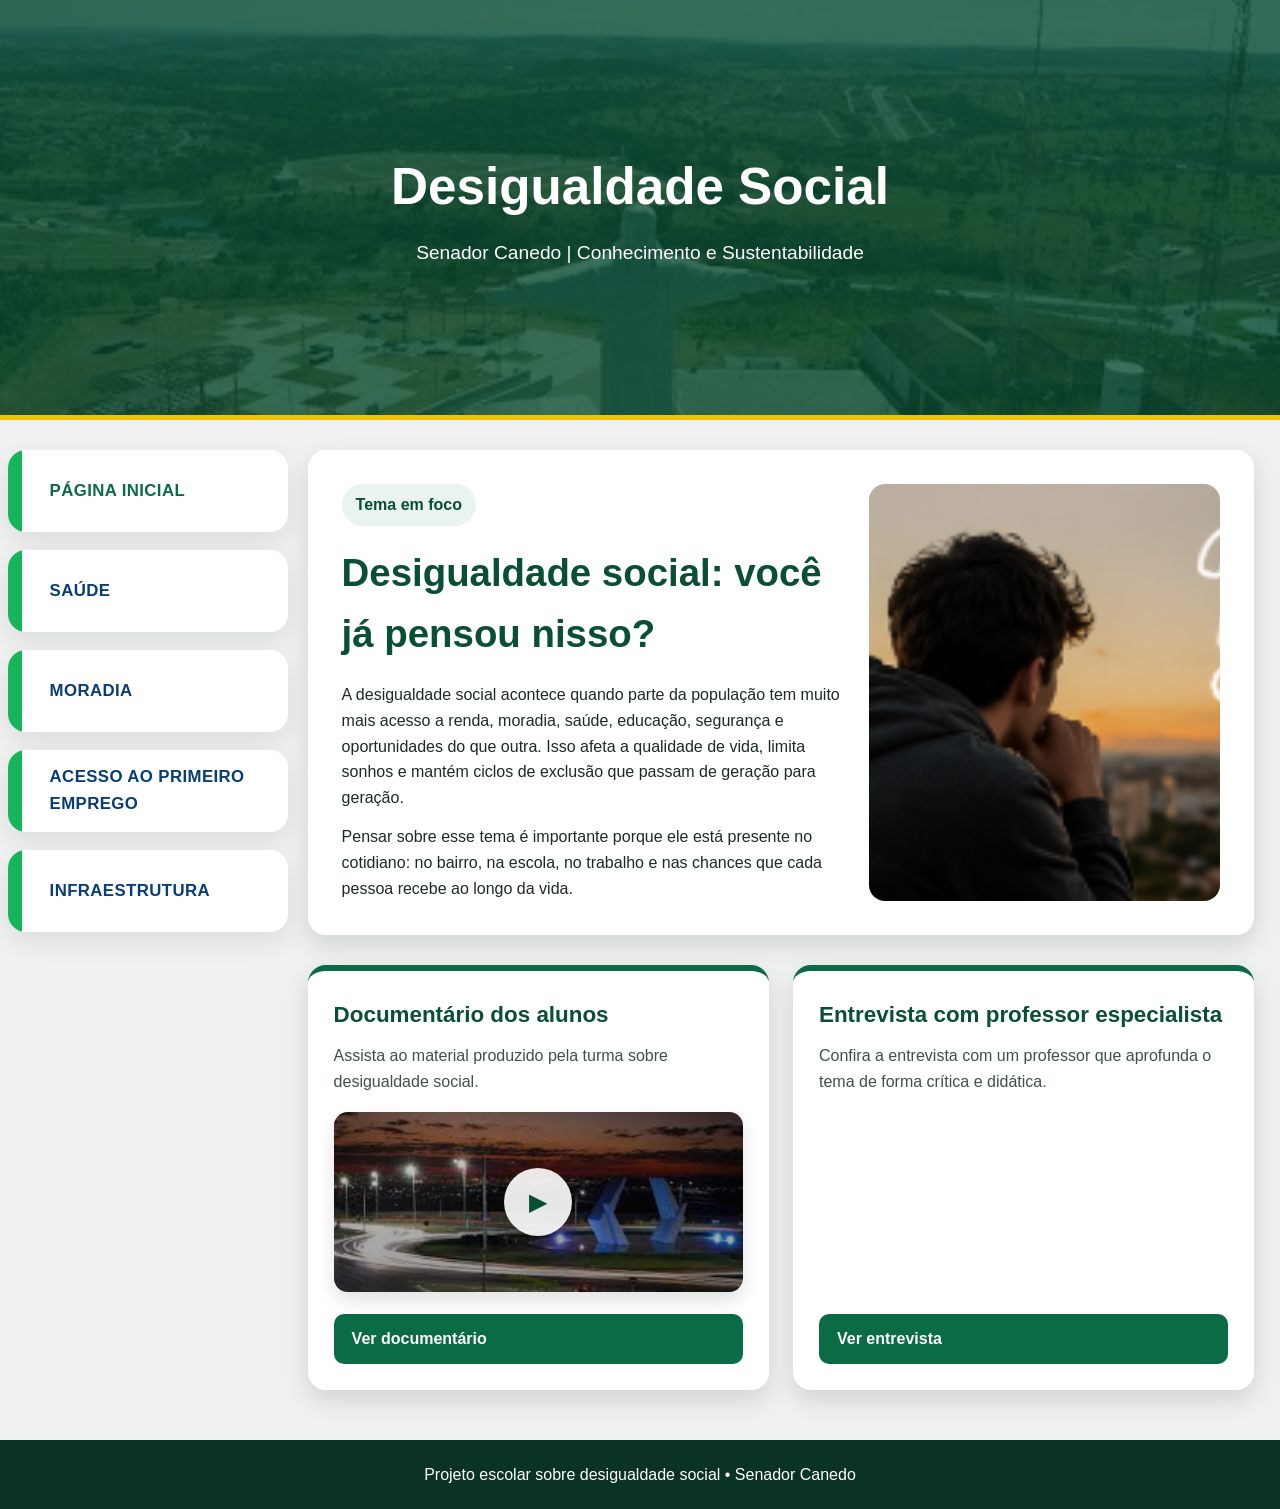
==== index.html @ 7e4d53de "Add files via upload" ====
<!DOCTYPE html>
<html lang="pt-BR">
<head>
  <meta charset="UTF-8" />
  <meta name="viewport" content="width=device-width, initial-scale=1.0" />
  <title>Desigualdade Social | Senador Canedo</title>
  <link rel="stylesheet" href="style.css" />
</head>
<body>
  <header class="hero">
    <div class="hero-overlay"></div>
    <div class="hero-content container">
      <h1>Desigualdade Social</h1>
      <p>Senador Canedo | Conhecimento e Sustentabilidade</p>
    </div>
  </header>

  <section class="layout-principal container">
    <nav class="menu-principal menu-lateral-estilo">
      <div class="menu-links">
        <a href="index.html">Página Inicial</a>
        <a href="Saúde.html">Saúde</a>
        <a href="Moradia.html">Moradia</a>
        <a href="Acesso ao primeiro emprego.html">Acesso ao primeiro emprego</a>
        <a href="infraestrutura.html">Infraestrutura</a>
      </div>
    </nav>

    <main class="pagina-inicial">
      <section class="secao-destaque">
        <div class="texto-destaque">
          <span class="tag">Tema em foco</span>
          <h2>Desigualdade social: você já pensou nisso?</h2>
          <p>
            A desigualdade social acontece quando parte da população tem muito mais acesso a renda,
            moradia, saúde, educação, segurança e oportunidades do que outra. Isso afeta a qualidade
            de vida, limita sonhos e mantém ciclos de exclusão que passam de geração para geração.
          </p>
          <p>
            Pensar sobre esse tema é importante porque ele está presente no cotidiano: no bairro,
            na escola, no trabalho e nas chances que cada pessoa recebe ao longo da vida.
          </p>
        </div>

        <div class="imagem-reflexao">
          <img src="garoto-pensando.png" alt="Pessoa pensativa refletindo sobre desigualdade social" />
        </div>
      </section>

      <section class="cards-conteudo">
        <article class="card-link">
          <div class="card-topo">
            <h3>Documentário dos alunos</h3>
            <p>Assista ao material produzido pela turma sobre desigualdade social.</p>

            <div class="trailer-box">
              <img src="senador-canedo.jpeg" alt="Prévia do documentário dos alunos" />
              <div class="trailer-legenda">
                <div class="play-trailer">▶</div>
              </div>
            </div>
          </div>
          <a class="botao-card" href="#" target="_blank" rel="noopener noreferrer">Ver documentário</a>
        </article>

        <article class="card-link">
          <div class="card-topo">
            <h3>Entrevista com professor especialista</h3>
            <p>Confira a entrevista com um professor que aprofunda o tema de forma crítica e didática.</p>
          </div>
          <a class="botao-card" href="#" target="_blank" rel="noopener noreferrer">Ver entrevista</a>
        </article>
      </section>
    </main>
  </section>

  <footer class="rodape">
    <div class="container">
      <p>Projeto escolar sobre desigualdade social • Senador Canedo</p>
    </div>
  </footer>

  <script src="script.js"></script>
</body>
</html>
---- style.css ----
:root {
  --verde-principal: #0b6b45;
  --verde-escuro: #084f34;
  --verde-menu: #055b37;
  --amarelo-destaque: #f2c400;
  --cinza-fundo: #eef1ef;
  --branco: #ffffff;
  --texto: #1d2a24;
  --sombra: 0 10px 25px rgba(0, 0, 0, 0.12);
}

* {
  margin: 0;
  padding: 0;
  box-sizing: border-box;
}

body {
  font-family: Arial, Helvetica, sans-serif;
  background: var(--cinza-fundo);
  color: var(--texto);
  line-height: 1.6;
}

img {
  max-width: 100%;
  display: block;
}

.container {
  width: min(1280px, 96%);
  margin: 0 auto;
}

.hero {
  position: relative;
  min-height: 420px;
  display: flex;
  align-items: center;
  justify-content: center;
  text-align: center;
  color: var(--branco);
  background:
    linear-gradient(rgba(7, 75, 47, 0.78), rgba(7, 75, 47, 0.78)),
    url('cristo.jpg') center/cover no-repeat;
  border-bottom: 5px solid var(--amarelo-destaque);
}

.hero-overlay {
  position: absolute;
  inset: 0;
}

.hero-content {
  position: relative;
  z-index: 1;
  padding: 28px 0;
}

.hero h1 {
  font-size: clamp(2rem, 4vw, 3.2rem);
  margin-bottom: 10px;
}

.hero p {
  font-size: 1.2rem;
}

.layout-principal {
  display: flex;
  gap: 20px;
  align-items: flex-start;
  padding: 30px 0 50px;
}

.menu-principal {
  flex: 0 0 280px;
  margin-left: -18px;
}

.menu-lateral-estilo .menu-links {
  display: flex;
  flex-direction: column;
  gap: 18px;
  max-width: 100%;
}

.menu-lateral-estilo .menu-links a {
  position: relative;
  display: flex;
  align-items: center;
  min-height: 82px;
  padding: 0 28px 0 42px;
  background: var(--branco);
  color: #083d7a;
  text-decoration: none;
  font-weight: 800;
  font-size: 1.05rem;
  letter-spacing: 0.4px;
  text-transform: uppercase;
  border-radius: 18px;
  box-shadow: 0 10px 24px rgba(0, 0, 0, 0.08);
  overflow: hidden;
  transition: transform 0.2s ease, box-shadow 0.2s ease, color 0.2s ease;
}

.menu-lateral-estilo .menu-links a::before {
  content: "";
  position: absolute;
  left: 0;
  top: 0;
  width: 14px;
  height: 100%;
  background: #16b45b;
  border-radius: 18px 0 0 18px;
}

.menu-lateral-estilo .menu-links a:hover {
  transform: translateX(6px);
  box-shadow: 0 14px 28px rgba(0, 0, 0, 0.12);
}

.menu-lateral-estilo .menu-links a.ativo,
.menu-lateral-estilo .menu-links a[aria-current="page"] {
  color: #0b6b45;
}

.pagina-inicial,
.pagina-topico {
  flex: 1;
  min-width: 0;
}

.secao-destaque {
  background: var(--branco);
  border-radius: 18px;
  box-shadow: var(--sombra);
  display: grid;
  grid-template-columns: 1.35fr 0.95fr;
  gap: 28px;
  padding: 34px;
  margin-bottom: 30px;
}

.texto-destaque {
  display: flex;
  flex-direction: column;
  justify-content: center;
}

.tag {
  display: inline-block;
  width: fit-content;
  background: #e8f4ed;
  color: var(--verde-escuro);
  font-weight: bold;
  padding: 8px 14px;
  border-radius: 999px;
  margin-bottom: 16px;
}

.texto-destaque h2,
.conteudo-topico h2 {
  font-size: clamp(1.8rem, 3vw, 2.7rem);
  margin-bottom: 18px;
  color: var(--verde-escuro);
}

.texto-destaque p + p,
.conteudo-topico p + p {
  margin-top: 14px;
}

.imagem-reflexao img {
  width: 100%;
  height: 100%;
  min-height: 320px;
  object-fit: cover;
  border-radius: 16px;
}

.cards-conteudo {
  display: grid;
  grid-template-columns: repeat(2, 1fr);
  gap: 24px;
}

.card-link {
  background: var(--branco);
  border-radius: 18px;
  box-shadow: var(--sombra);
  padding: 26px;
  display: flex;
  flex-direction: column;
  justify-content: space-between;
  min-height: 280px;
  border-top: 6px solid var(--verde-principal);
}

.card-topo h3 {
  color: var(--verde-escuro);
  margin-bottom: 10px;
  font-size: 1.4rem;
}

.card-topo p {
  color: #405049;
}

.trailer-box {
  position: relative;
  margin-top: 18px;
  border-radius: 14px;
  overflow: hidden;
  box-shadow: 0 8px 18px rgba(0, 0, 0, 0.12);
}

.trailer-box img {
  width: 100%;
  height: 180px;
  object-fit: cover;
}

.trailer-legenda {
  position: absolute;
  inset: 0;
  display: flex;
  align-items: center;
  justify-content: center;
  background: linear-gradient(rgba(0, 0, 0, 0.18), rgba(0, 0, 0, 0.4));
}

.play-trailer {
  width: 68px;
  height: 68px;
  border-radius: 50%;
  background: rgba(255, 255, 255, 0.9);
  display: flex;
  align-items: center;
  justify-content: center;
  font-size: 1.5rem;
  color: var(--verde-escuro);
  box-shadow: 0 8px 20px rgba(0, 0, 0, 0.18);
}

.botao-card {
  display: inline-block;
  margin-top: 22px;
  background: var(--verde-principal);
  color: var(--branco);
  text-decoration: none;
  padding: 12px 18px;
  border-radius: 10px;
  font-weight: bold;
  transition: 0.2s ease;
}

.botao-card:hover {
  background: var(--verde-escuro);
}

.conteudo-topico {
  background: var(--branco);
  border-radius: 18px;
  box-shadow: var(--sombra);
  padding: 38px;
  min-height: 420px;
}

.rodape {
  background: #0b3323;
  color: var(--branco);
  text-align: center;
  padding: 22px 0;
}

@media (max-width: 960px) {
  .layout-principal {
    flex-direction: column;
  }

  .menu-principal {
    width: 100%;
    flex: none;
    margin-left: 0;
  }

  .menu-lateral-estilo .menu-links {
    max-width: 100%;
  }

  .menu-lateral-estilo .menu-links a {
    min-height: 72px;
    font-size: 1rem;
  }

  .secao-destaque,
  .cards-conteudo {
    grid-template-columns: 1fr;
  }
}

@media (max-width: 600px) {
  .container {
    width: min(94%, 1280px);
  }

  .hero {
    min-height: 240px;
  }

  .secao-destaque,
  .conteudo-topico,
  .card-link {
    padding: 22px;
  }

  .trailer-box img {
    height: 160px;
  }
}

/* ===== Página Moradia - novo design ===== */
.moradia-page {
  display: flex;
  flex-direction: column;
  gap: 26px;
}

.moradia-banner,
.moradia-bloco,
.moradia-card-imagem,
.moradia-solucao,
.moradia-final,
.moradia-mini-card,
.moradia-resumo-grid article {
  background: var(--branco);
  border-radius: 18px;
  box-shadow: var(--sombra);
}

.moradia-banner {
  display: grid;
  grid-template-columns: 1.1fr 0.9fr;
  gap: 28px;
  padding: 34px;
  overflow: hidden;
  border-top: 6px solid var(--verde-principal);
}

.moradia-banner-texto {
  display: flex;
  flex-direction: column;
  justify-content: center;
}

.moradia-banner h2,
.moradia-bloco h2,
.moradia-card-imagem h2,
.moradia-solucao h2,
.moradia-final h2,
.moradia-mini-card h2 {
  color: var(--verde-escuro);
  font-size: clamp(1.55rem, 2.5vw, 2.35rem);
  line-height: 1.2;
  margin-bottom: 14px;
}

.moradia-banner-imagem img {
  width: 100%;
  height: 100%;
  min-height: 320px;
  object-fit: cover;
  border-radius: 16px;
}

.moradia-resumo-grid {
  display: grid;
  grid-template-columns: repeat(3, 1fr);
  gap: 18px;
}

.moradia-resumo-grid article {
  padding: 24px;
  border-left: 8px solid var(--amarelo-destaque);
}

.moradia-resumo-grid span {
  display: inline-flex;
  width: 44px;
  height: 44px;
  align-items: center;
  justify-content: center;
  border-radius: 50%;
  background: #e8f4ed;
  color: var(--verde-escuro);
  font-weight: 800;
  margin-bottom: 12px;
}

.moradia-resumo-grid h3,
.moradia-lista h3 {
  color: var(--verde-escuro);
  margin-bottom: 8px;
}

.moradia-bloco {
  display: grid;
  grid-template-columns: 1fr 0.95fr;
  gap: 28px;
  padding: 34px;
}

.destaque-verde {
  border-top: 6px solid var(--verde-principal);
}

.moradia-lista {
  background: #f5f8f6;
  border-radius: 16px;
  padding: 24px;
}

.moradia-lista ul {
  padding-left: 20px;
}

.moradia-lista li + li {
  margin-top: 12px;
}

.moradia-card-imagem {
  display: grid;
  grid-template-columns: 0.9fr 1.1fr;
  gap: 28px;
  padding: 30px;
  align-items: center;
}

.moradia-card-imagem.invertido {
  grid-template-columns: 1fr 1fr;
}

.moradia-card-imagem img,
.moradia-mini-card img,
.moradia-final img {
  width: 100%;
  height: 100%;
  min-height: 280px;
  object-fit: cover;
  border-radius: 16px;
}

.moradia-duplo {
  display: grid;
  grid-template-columns: repeat(2, 1fr);
  gap: 24px;
}

.moradia-mini-card {
  overflow: hidden;
}

.moradia-mini-card img {
  height: 240px;
  min-height: 240px;
  border-radius: 18px 18px 0 0;
}

.moradia-mini-card div {
  padding: 26px;
}

.moradia-solucao {
  padding: 34px;
  border-top: 6px solid var(--amarelo-destaque);
}

.moradia-solucao-topo {
  max-width: 850px;
  margin-bottom: 24px;
}

.moradia-solucoes-grid {
  display: grid;
  grid-template-columns: repeat(3, 1fr);
  gap: 16px;
}

.moradia-solucoes-grid article {
  background: #f5f8f6;
  border-radius: 14px;
  padding: 20px;
  border-left: 6px solid var(--verde-principal);
}

.moradia-solucoes-grid strong {
  display: block;
  color: var(--verde-escuro);
  margin-bottom: 8px;
}

.moradia-final {
  display: grid;
  grid-template-columns: 1.15fr 0.85fr;
  gap: 28px;
  padding: 34px;
  align-items: center;
  background:
    linear-gradient(rgba(255, 255, 255, 0.94), rgba(255, 255, 255, 0.94)),
    linear-gradient(135deg, var(--verde-principal), var(--amarelo-destaque));
}

.moradia-page p + p {
  margin-top: 12px;
}

@media (max-width: 960px) {
  .moradia-banner,
  .moradia-bloco,
  .moradia-card-imagem,
  .moradia-card-imagem.invertido,
  .moradia-final,
  .moradia-duplo,
  .moradia-resumo-grid,
  .moradia-solucoes-grid {
    grid-template-columns: 1fr;
  }

  .moradia-banner,
  .moradia-bloco,
  .moradia-card-imagem,
  .moradia-solucao,
  .moradia-final {
    padding: 24px;
  }
}

@media (max-width: 600px) {
  .moradia-banner-imagem img,
  .moradia-card-imagem img,
  .moradia-final img {
    min-height: 220px;
  }

  .moradia-mini-card img {
    height: 200px;
    min-height: 200px;
  }
}

/* ===== Página Infraestrutura ===== */
.infraestrutura-page {
  display: flex;
  flex-direction: column;
  gap: 26px;
}

.infra-banner,
.infra-card-imagem,
.infra-mini-card,
.infra-final,
.infra-resumo-grid article {
  background: var(--branco);
  border-radius: 18px;
  box-shadow: var(--sombra);
}

.infra-banner {
  display: grid;
  grid-template-columns: 1.15fr 0.85fr;
  gap: 28px;
  padding: 34px;
  border-top: 6px solid var(--verde-principal);
}

.infra-banner-texto {
  display: flex;
  flex-direction: column;
  justify-content: center;
}

.infra-banner h2,
.infra-card-imagem h2,
.infra-mini-card h2,
.infra-final h2 {
  color: var(--verde-escuro);
  font-size: clamp(1.55rem, 2.5vw, 2.35rem);
  line-height: 1.2;
  margin-bottom: 14px;
}

.infra-banner-imagem img,
.infra-card-imagem img {
  width: 100%;
  height: 100%;
  min-height: 300px;
  object-fit: cover;
  border-radius: 16px;
}

.infra-resumo-grid {
  display: grid;
  grid-template-columns: repeat(3, 1fr);
  gap: 18px;
}

.infra-resumo-grid article {
  padding: 24px;
  border-left: 8px solid var(--amarelo-destaque);
}

.infra-resumo-grid span {
  display: inline-flex;
  width: 44px;
  height: 44px;
  align-items: center;
  justify-content: center;
  border-radius: 50%;
  background: #e8f4ed;
  color: var(--verde-escuro);
  font-weight: 800;
  margin-bottom: 12px;
}

.infra-resumo-grid h3 {
  color: var(--verde-escuro);
  margin-bottom: 8px;
}

.infra-card-imagem {
  display: grid;
  grid-template-columns: 0.9fr 1.1fr;
  gap: 28px;
  padding: 30px;
  align-items: center;
}

.infra-card-imagem.invertido {
  grid-template-columns: 1.1fr 0.9fr;
}

.legenda {
  margin-top: 14px;
  font-weight: 700;
  color: var(--verde-escuro);
  background: #e8f4ed;
  padding: 12px 14px;
  border-radius: 12px;
}

.infra-duplo {
  display: grid;
  grid-template-columns: repeat(2, 1fr);
  gap: 24px;
}

.infra-mini-card {
  padding: 30px;
  border-top: 6px solid var(--verde-principal);
}

.infra-mini-card.destaque-amarelo {
  border-top-color: var(--amarelo-destaque);
}

.infra-mini-card ul {
  padding-left: 20px;
}

.infra-mini-card li + li {
  margin-top: 10px;
}

.infra-final {
  padding: 34px;
  background:
    linear-gradient(rgba(255, 255, 255, 0.93), rgba(255, 255, 255, 0.93)),
    linear-gradient(135deg, var(--verde-principal), var(--amarelo-destaque));
}

.infraestrutura-page p + p {
  margin-top: 12px;
}

@media (max-width: 960px) {
  .infra-banner,
  .infra-card-imagem,
  .infra-card-imagem.invertido,
  .infra-resumo-grid,
  .infra-duplo {
    grid-template-columns: 1fr;
  }

  .infra-banner,
  .infra-card-imagem,
  .infra-mini-card,
  .infra-final {
    padding: 24px;
  }
}

@media (max-width: 600px) {
  .infra-banner-imagem img,
  .infra-card-imagem img {
    min-height: 220px;
  }
}
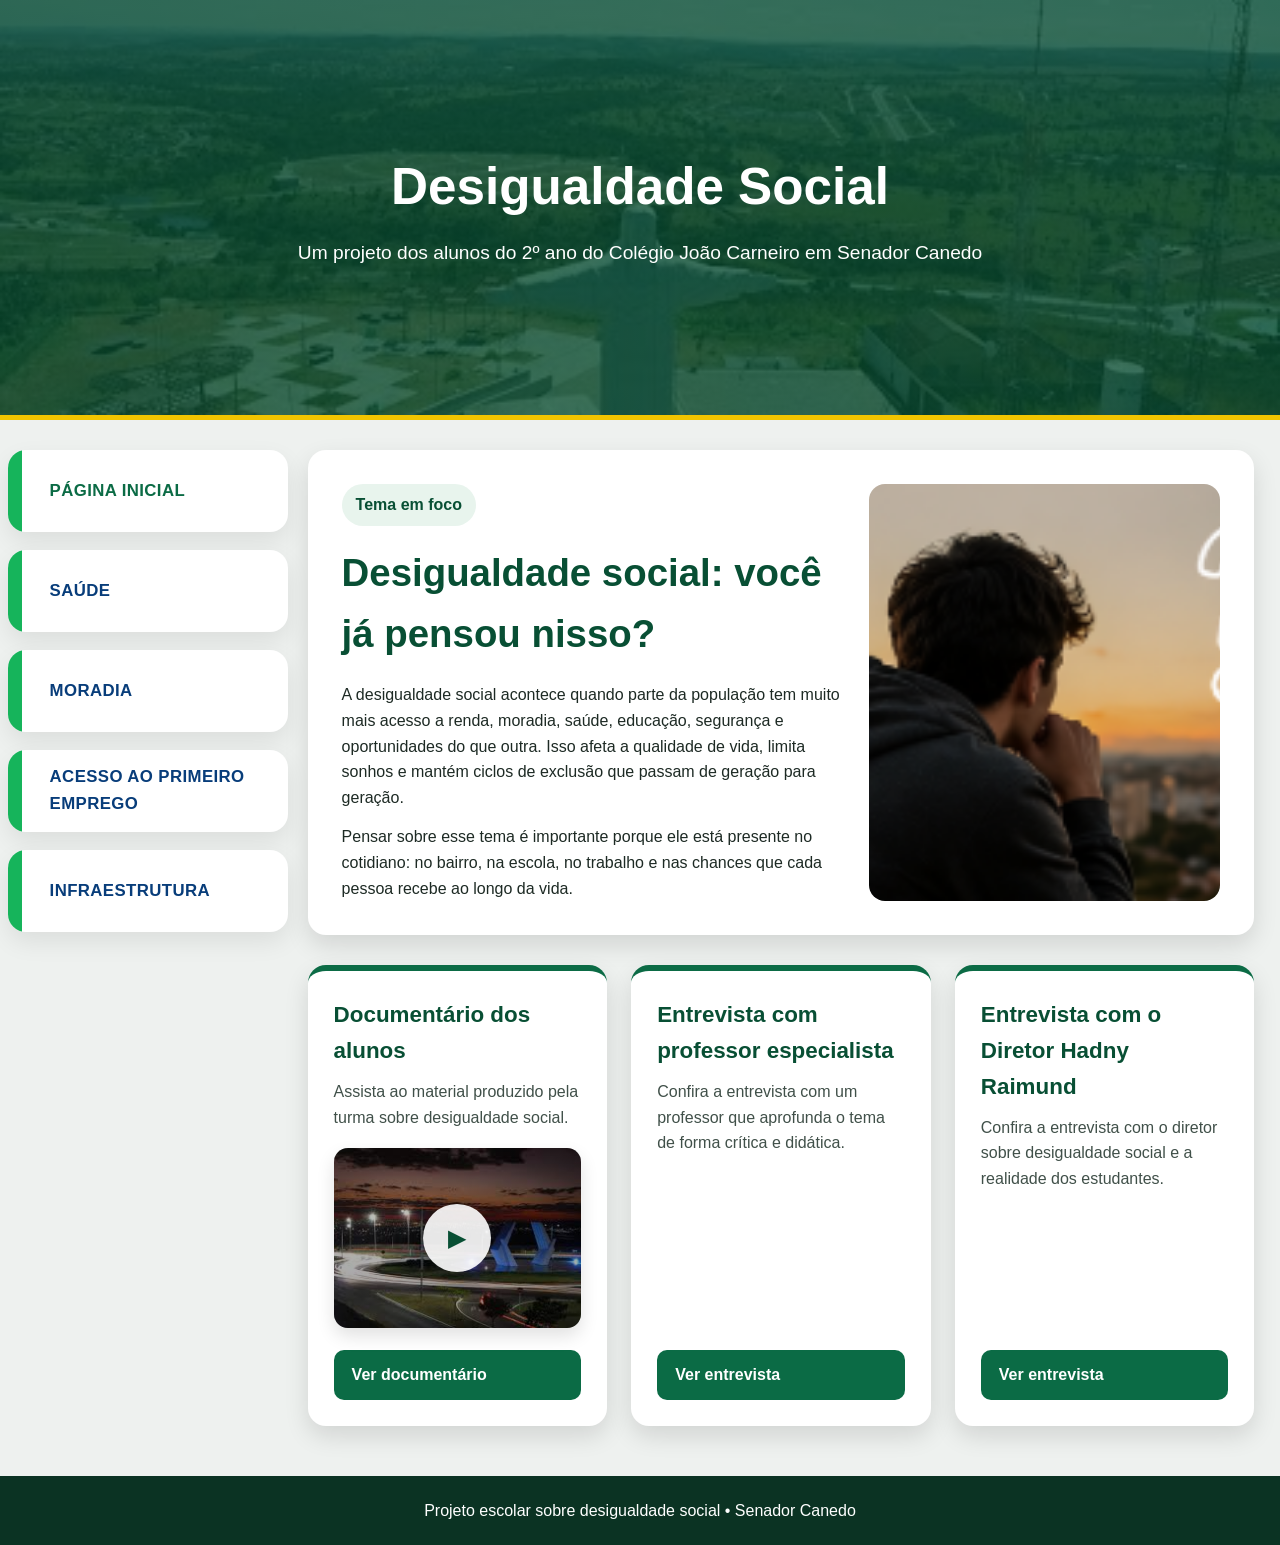
==== commit be14bbec: "Rename index.htm to index.html" ====
--- a/index.html
+++ b/index.html
@@ -3,7 +3,7 @@
 <head>
   <meta charset="UTF-8" />
   <meta name="viewport" content="width=device-width, initial-scale=1.0" />
-  <title>Desigualdade Social | Senador Canedo</title>
+  <title>Desigualdade Social </title>
   <link rel="stylesheet" href="style.css" />
 </head>
 <body>
@@ -11,7 +11,7 @@
     <div class="hero-overlay"></div>
     <div class="hero-content container">
       <h1>Desigualdade Social</h1>
-      <p>Senador Canedo | Conhecimento e Sustentabilidade</p>
+      <p>Um projeto dos alunos do 2º ano do Colégio João Carneiro em Senador Canedo</p>
     </div>
   </header>
 
@@ -70,6 +70,14 @@
           </div>
           <a class="botao-card" href="#" target="_blank" rel="noopener noreferrer">Ver entrevista</a>
         </article>
+
+        <article class="card-link">
+          <div class="card-topo">
+            <h3>Entrevista com o Diretor Hadny Raimund</h3>
+            <p>Confira a entrevista com o diretor sobre desigualdade social e a realidade dos estudantes.</p>
+          </div>
+          <a class="botao-card" href="#" target="_blank" rel="noopener noreferrer">Ver entrevista</a>
+        </article>
       </section>
     </main>
   </section>
--- a/style.css
+++ b/style.css
@@ -181,7 +181,7 @@
 
 .cards-conteudo {
   display: grid;
-  grid-template-columns: repeat(2, 1fr);
+  grid-template-columns: repeat(auto-fit, minmax(280px, 1fr));
   gap: 24px;
 }
 
@@ -706,3 +706,34 @@
     min-height: 220px;
   }
 }
+/* AJUSTE DOS CARDS (EXPANDIR E ALINHAR) */
+.pagina-inicial .cards-conteudo {
+  width: 100%;
+  margin-top: 10px;
+  grid-template-columns: repeat(3, 1fr);
+}
+
+.pagina-inicial .card-link {
+  height: 100%;
+  text-decoration: none;
+}
+
+/* ===== Ajuste final: três cards da página inicial ===== */
+.pagina-inicial .cards-conteudo {
+  width: 100%;
+  display: grid;
+  grid-template-columns: repeat(3, minmax(0, 1fr));
+  gap: 24px;
+  align-items: stretch;
+}
+
+.pagina-inicial .card-link {
+  width: 100%;
+  min-height: 300px;
+}
+
+@media (max-width: 1100px) {
+  .pagina-inicial .cards-conteudo {
+    grid-template-columns: 1fr;
+  }
+}
